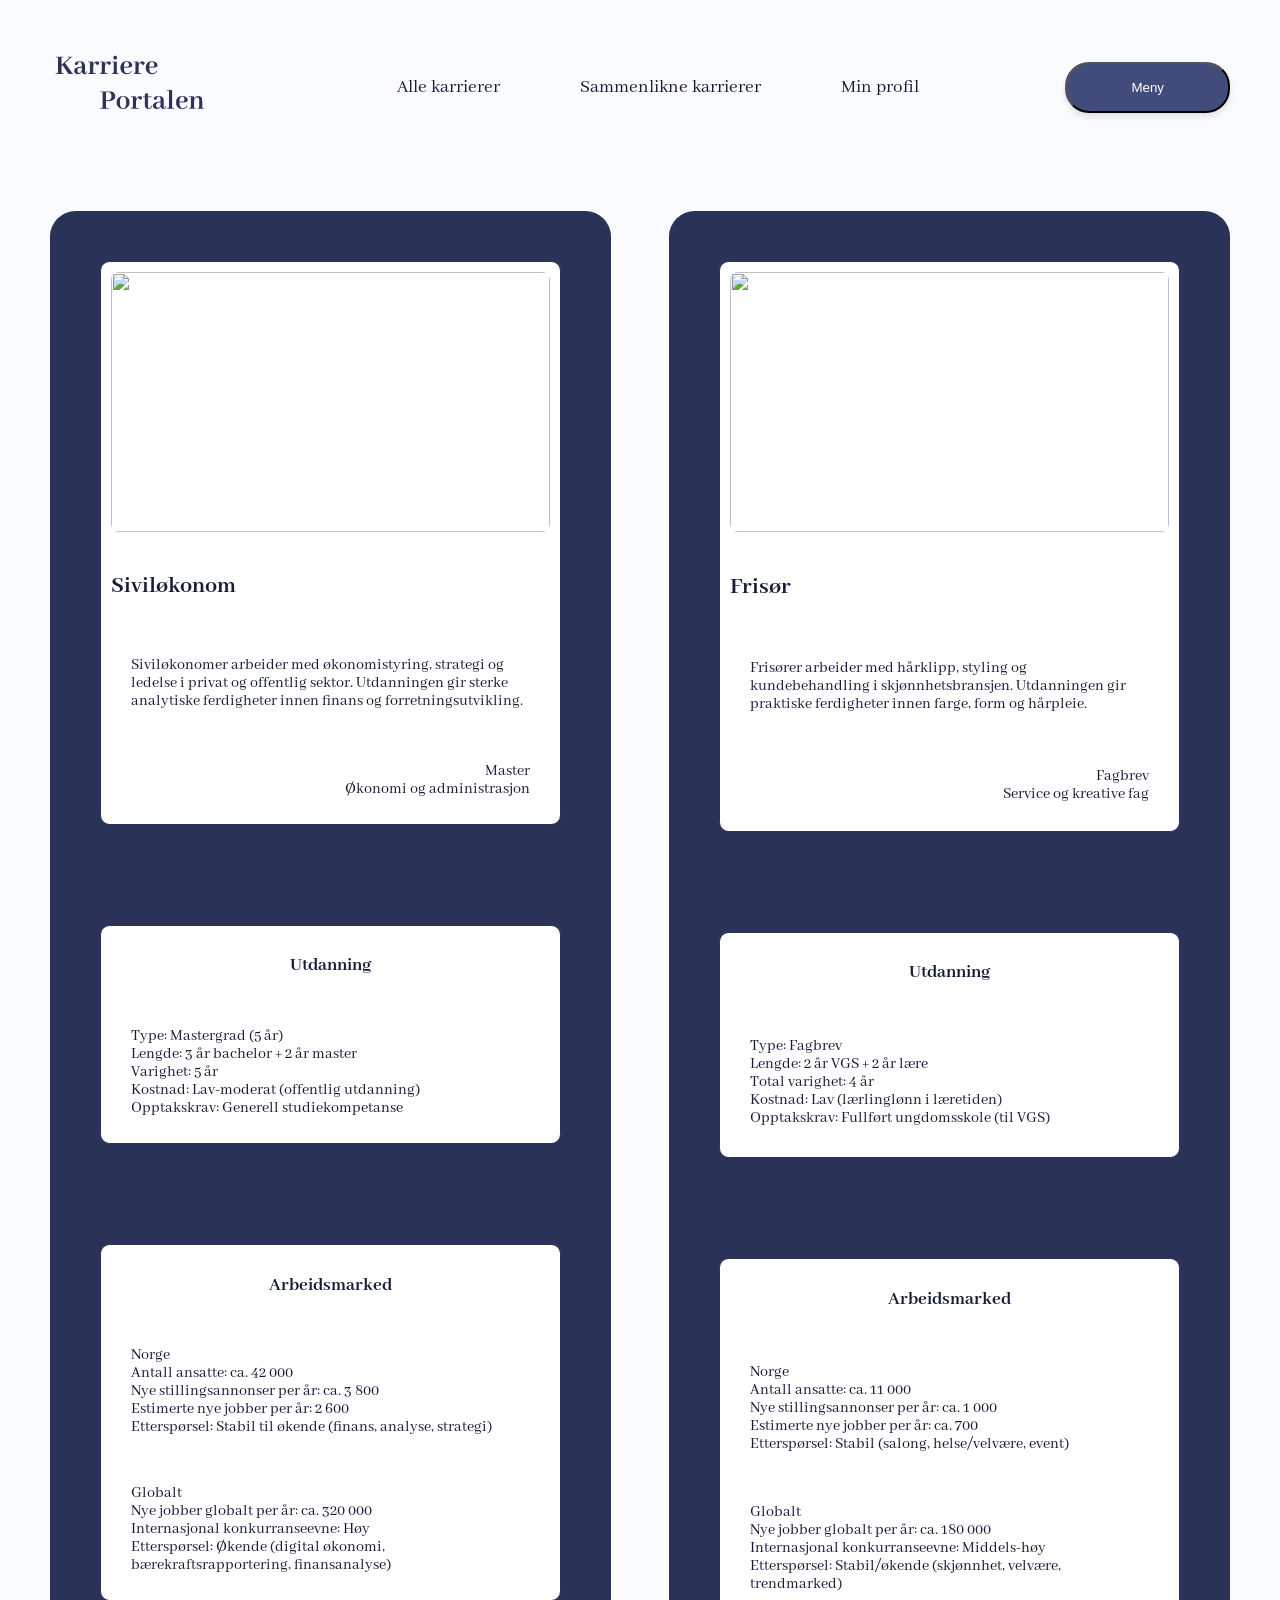
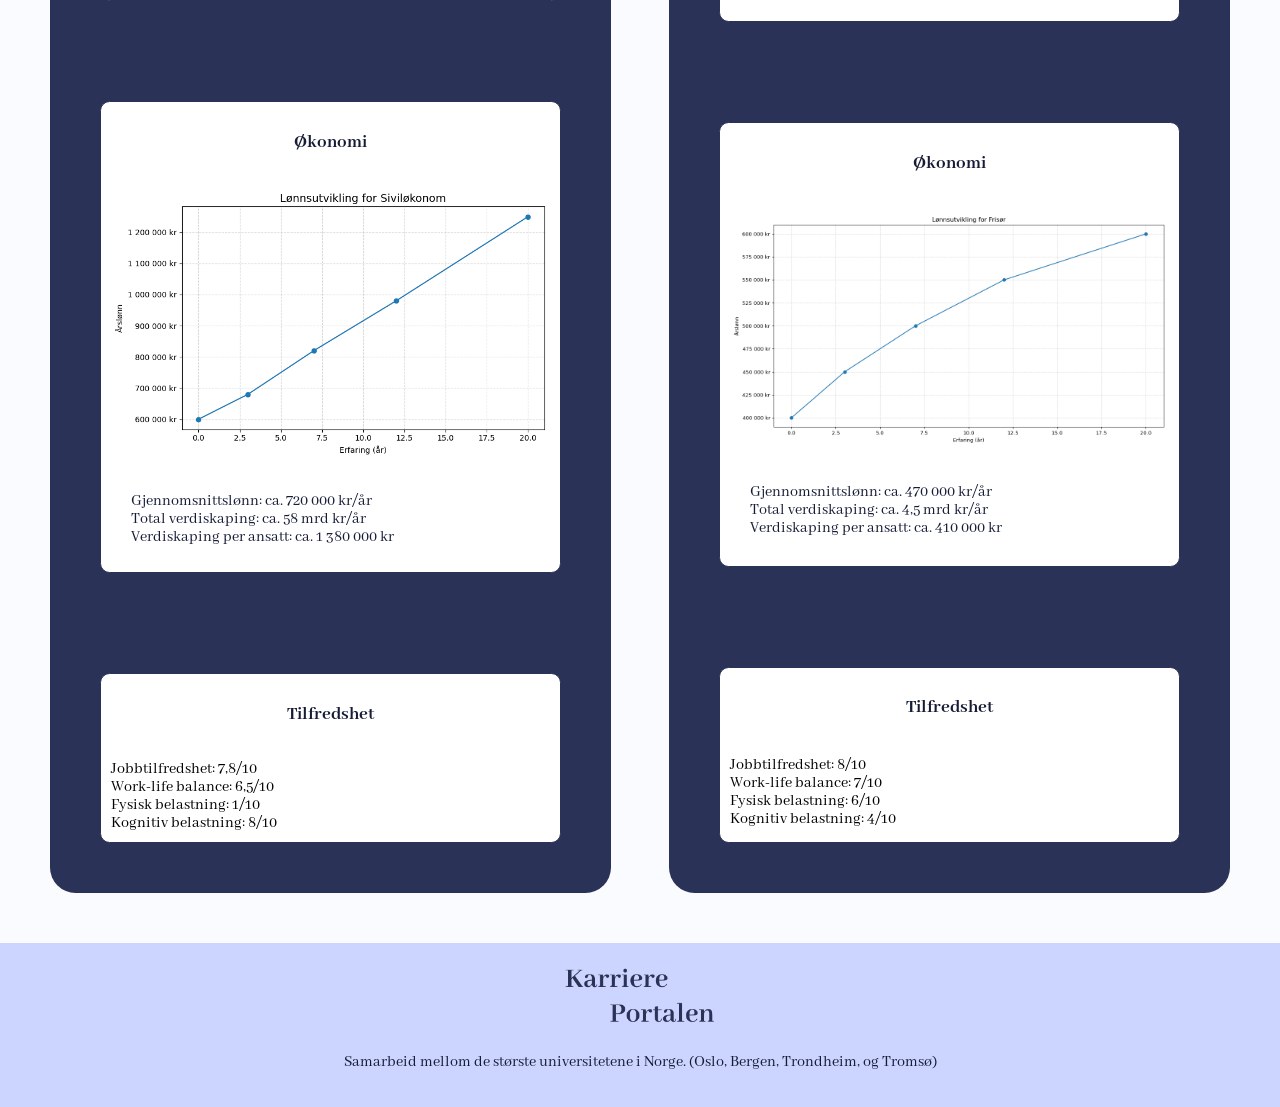
==== task 3/comparingpage.html @ 54fd5d42 "Add translatings, remove details from detailpage and add Id´s" ====
<!DOCTYPE html>
<html lang="en">
<head>
    <meta charset="UTF-8">
    <meta name="viewport" content="width=device-width, initial-scale=1.0">
    <link rel="stylesheet" href="css/comparingpage.css">
    <link href="https://fonts.googleapis.com/css2?family=Abhaya+Libre:wght@400;600;700&display=swap" rel="stylesheet">
    <title>Comparingpage</title>
</head>
<body>
    <!-- Navbar-->
    <header>
        <a href="listingpage.html"><div class="logo">
            <img src="images/logo.png" alt="">
          </div></a>
        <nav>
          <ul>
            <li><a href="listingpage.html#karrierer-section">Alle karrierer</a></li>
            <li><a href="#">Sammenlikne karrierer</a></li>
            <li><a href="">Min profil</a></li>
          </ul>
        </nav>
        <div class="menu">
          <button id="Meny">
              Meny
          </button>
        </div>
      </header>

<div class="container">
<!--Første karriere-->
<div class="comparing-grid">
<section class="karrierer">
    <div class="karrierer-content">
    <div class="bigcard">
        <img src="images/økonomi.png" alt="">
        <h2>Siviløkonom</h2>
        <p>Siviløkonomer arbeider med økonomistyring, strategi og ledelse i privat og offentlig sektor. 
            Utdanningen gir sterke analytiske ferdigheter innen finans og forretningsutvikling.</p>
        <p>Master <br> Økonomi og administrasjon</p>
    </div> 

    <div class="cards-comparing">
        <h3>Utdanning</h3>
        <p>Type: Mastergrad (5 år)
            <br> Lengde: 3 år bachelor + 2 år master
            <br> Varighet: 5 år
            <br> Kostnad: Lav-moderat (offentlig utdanning)
            <br> Opptakskrav: Generell studiekompetanse</p>
    </div> 

    <div class="cards-comparing">
        <h3>Arbeidsmarked</h3>
        <p>Norge
            <br> Antall ansatte: ca. 42 000
            <br>Nye stillingsannonser per år: ca. 3 800
            <br>Estimerte nye jobber per år: 2 600
            <br>Etterspørsel: Stabil til økende (finans, analyse, strategi)</p>
        <p>Globalt
            <br> Nye jobber globalt per år: ca. 320 000
            <br> Internasjonal konkurranseevne: Høy
            <br> Etterspørsel: Økende (digital økonomi, bærekraftsrapportering, finansanalyse)</p>
    </div> 

    <div class="cards-comparing">
        <h3>Økonomi</h3>
        <img src="images/charts/økonomlonn.png" alt="">
        <p>Gjennomsnittslønn: ca. 720 000 kr/år
            <br> Total verdiskaping: ca. 58 mrd kr/år
            <br> Verdiskaping per ansatt: ca. 1 380 000 kr</p>
    </div> 

    <div class="cards-comparing">
        <h3>Tilfredshet</h3>
        Jobbtilfredshet: 7,8/10
        <br> Work-life balance: 6,5/10
        <br> Fysisk belastning: 1/10
        <br> Kognitiv belastning: 8/10
    </div>
</div>
</section>

<!--Andre karriere-->
<section class="karrierer">
    <div class="karrierer-content">
    <div class="bigcard">
        <img src="images/frisor.png" alt="">
        <h2>Frisør</h2>
        <p>Frisører arbeider med hårklipp, styling og kundebehandling i skjønnhetsbransjen. 
            Utdanningen gir praktiske ferdigheter innen farge, form og hårpleie.</p>
        <p>Fagbrev <br> Service og kreative fag</p>
    </div> 

    <div class="cards-comparing">
        <h3>Utdanning</h3>
        <p>Type: Fagbrev
            <br>Lengde: 2 år VGS + 2 år lære
            <br>Total varighet: 4 år
            <br>Kostnad: Lav (lærlinglønn i læretiden)
            <br>Opptakskrav: Fullført ungdomsskole (til VGS)</p>
    </div> 

    <div class="cards-comparing">
        <h3>Arbeidsmarked</h3>
        <p>Norge
            <br> Antall ansatte: ca. 11 000
            <br> Nye stillingsannonser per år: ca. 1 000
            <br> Estimerte nye jobber per år: ca. 700
            <br> Etterspørsel: Stabil (salong, helse/velvære, event)</p>
        <p>Globalt
            <br> Nye jobber globalt per år: ca. 180 000
            <br> Internasjonal konkurranseevne: Middels-høy
            <br> Etterspørsel: Stabil/økende (skjønnhet, velvære, trendmarked)</p>
    </div> 

    <div class="cards-comparing">
        <h3>Økonomi</h3>
        <img src="images/charts/frisorlonn.png" alt="">
        <p>Gjennomsnittslønn: ca. 470 000 kr/år
            <br> Total verdiskaping: ca. 4,5 mrd kr/år
            <br> Verdiskaping per ansatt: ca. 410 000 kr</p>
    </div> 

    <div class="cards-comparing">
        <h3>Tilfredshet</h3>
        Jobbtilfredshet: 8/10
        <br> Work-life balance: 7/10
        <br> Fysisk belastning: 6/10
        <br> Kognitiv belastning: 4/10
    </div>
</div>
</section>
</div>

</div>
  <!-- Footer-->

  <footer>
    <img src="images/logo.png" alt="">
    <p>Samarbeid mellom de største universitetene i Norge. (Oslo, Bergen, Trondheim, og Tromsø)  </p>
</footer>

</body>
</html>
---- task 3/css/comparingpage.css ----
/*General body styling*/

#icon {
    width: 25px;
}

img {
    width: 100px;
}

body {
    padding: 3.125rem 0;
    padding-bottom: 0;
    margin: 0;
    font-family: 'Abhaya Libre', serif;
    background-color: #FAFBFF;
}

h1,
h2,
h3,
p {
    color: #161C36;
}
.container{
    margin: 0 3.1rem 0 3.1rem;
}


/*Navbar*/

header {
    display: flex;
    justify-content: space-between;
    align-items: center;
    padding: 0 3.125rem;
    margin-bottom: 2.3rem;
}

.logo img{
    width: 10rem;
}

nav li{
    font-size: 1.2rem;
}
nav ul {
    display: flex;
    gap: 5rem;
    list-style: none;
}

nav a {
    text-decoration: none;
    color: #161C36;
}

header button {
    background-color: #424C7A;
    color: white;
    padding: 1rem 4rem;
    border-radius: 1.5rem;
    cursor: pointer;
    box-shadow: 0 4px 6px rgba(0, 0, 0, 0.1);
    justify-content: center;
}


/*Comparing begge karrierer*/

.comparing-grid{
    display: grid;
    grid-template-columns: 1fr 1fr;
    gap: 20px;
    padding:3.125rem 0;
    gap: 3.625rem;
}



.karrierer{
    display: grid;
    grid-template-columns: 1fr;
    color:white;
    background-color: #2A3258;
    padding:3.125rem;
    border-radius: 1.6rem;

}

.karrierer-content{
    display: grid;
    grid-template-columns: 1fr;
    gap: 6.25rem;
    

}

.bigcard{
    display: grid;
    grid-template-columns: 1fr;
    background-color: white;
    padding: 0.625rem;
    gap: 1.25rem;
    border: 1px solid #2A3258;
    color: black;
    border-radius: 0.6rem;
    
    
}

.bigcard img {
    width: 100%;
    height: 16.25rem;        
    object-fit: cover; 
    display: block;
    border-radius: 0.5rem;
  }

.bigcard p,h3{
    padding:0 1.25rem;
    gap: 1,8rem;
}

.bigcard p:first-of-type {
    text-align: left;
}

.bigcard p:last-of-type {
    text-align: right;
}

.cards-comparing{
    display: grid;
    grid-template-columns: 1fr;
    background-color: white;
    padding: 0.625rem;
    gap: 1rem;
    border: 1px solid #2A3258;
    color: black;
    border-radius: 0.6rem;
}

.cards-comparing p,h3{
    padding:0 1.25rem;
    gap: 1,8rem;
}

.cards-comparing h3{
    text-align: center;
}

.cards-comparing img{
    width: 100%;       
    object-fit: cover; 
    display: block;
    border-radius: 0.5rem;

}

/*Footer*/
footer{
    background-color: #CBD5FF;
    color: black;
    text-align: center;
    padding: 1.25rem 0;
   
}

footer img{
    width: 10rem;
}
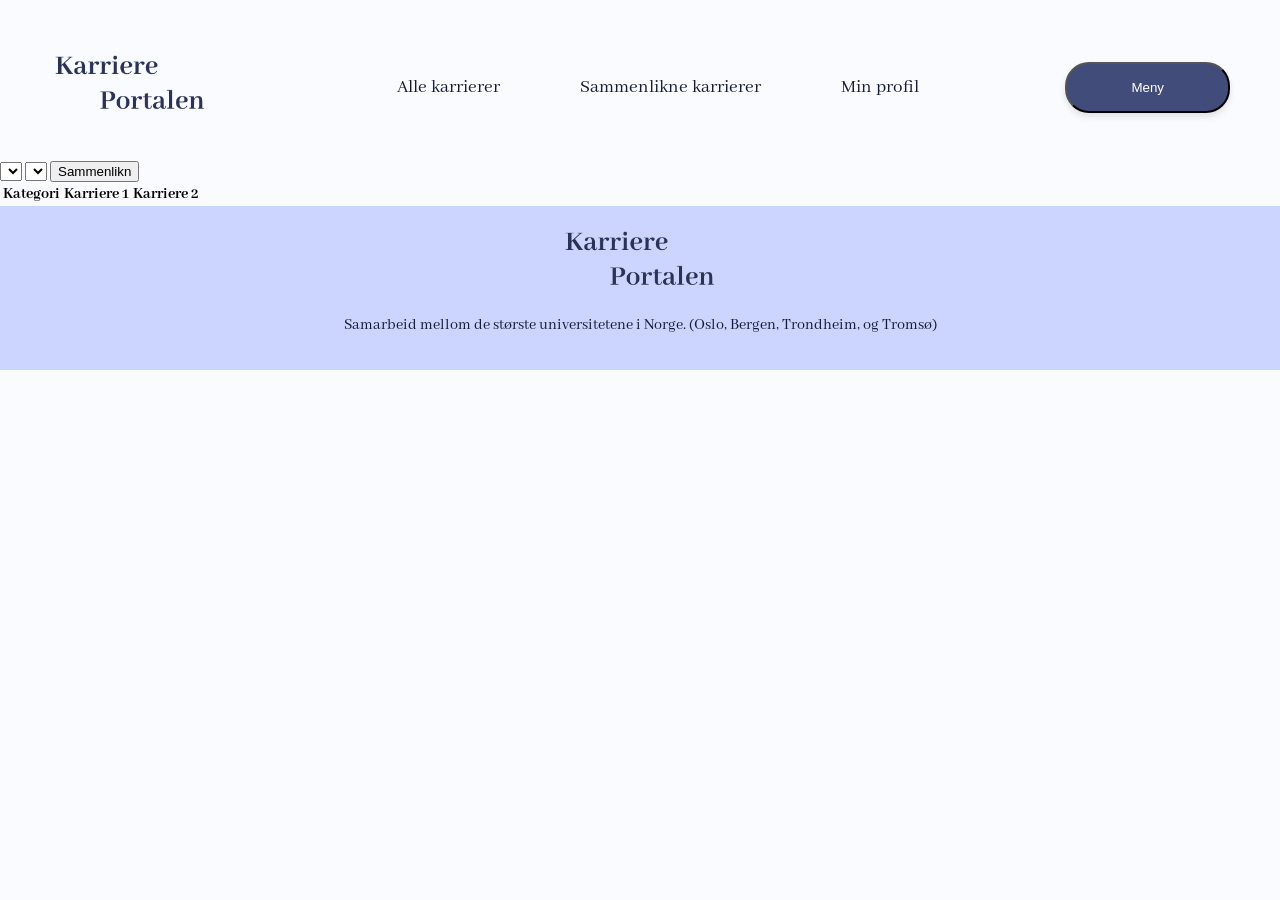
==== commit c6d337f2: "Remove old comparingpage, add comparingtable and selector" ====
--- a/task 3/comparingpage.html
+++ b/task 3/comparingpage.html
@@ -1,144 +1,58 @@
 <!DOCTYPE html>
 <html lang="en">
-<head>
-    <meta charset="UTF-8">
-    <meta name="viewport" content="width=device-width, initial-scale=1.0">
-    <link rel="stylesheet" href="css/comparingpage.css">
-    <link href="https://fonts.googleapis.com/css2?family=Abhaya+Libre:wght@400;600;700&display=swap" rel="stylesheet">
+  <head>
+    <meta charset="UTF-8" />
+    <meta name="viewport" content="width=device-width, initial-scale=1.0" />
+    <link rel="stylesheet" href="css/comparingpage.css" />
+    <link
+      href="https://fonts.googleapis.com/css2?family=Abhaya+Libre:wght@400;600;700&display=swap"
+      rel="stylesheet"
+    />
     <title>Comparingpage</title>
-</head>
-<body>
+  </head>
+  <body>
     <!-- Navbar-->
     <header>
-        <a href="listingpage.html"><div class="logo">
-            <img src="images/logo.png" alt="">
-          </div></a>
-        <nav>
-          <ul>
-            <li><a href="listingpage.html#karrierer-section">Alle karrierer</a></li>
-            <li><a href="#">Sammenlikne karrierer</a></li>
-            <li><a href="">Min profil</a></li>
-          </ul>
-        </nav>
-        <div class="menu">
-          <button id="Meny">
-              Meny
-          </button>
-        </div>
-      </header>
+      <a href="listingpage.html"
+        ><div class="logo">
+          <img src="images/logo.png" alt="" /></div
+      ></a>
+      <nav>
+        <ul>
+          <li>
+            <a href="listingpage.html#karrierer-section">Alle karrierer</a>
+          </li>
+          <li><a href="#">Sammenlikne karrierer</a></li>
+          <li><a href="">Min profil</a></li>
+        </ul>
+      </nav>
+      <div class="menu">
+        <button id="Meny">Meny</button>
+      </div>
+    </header>
 
-<div class="container">
-<!--Første karriere-->
-<div class="comparing-grid">
-<section class="karrierer">
-    <div class="karrierer-content">
-    <div class="bigcard">
-        <img src="images/økonomi.png" alt="">
-        <h2>Siviløkonom</h2>
-        <p>Siviløkonomer arbeider med økonomistyring, strategi og ledelse i privat og offentlig sektor. 
-            Utdanningen gir sterke analytiske ferdigheter innen finans og forretningsutvikling.</p>
-        <p>Master <br> Økonomi og administrasjon</p>
-    </div> 
+    <select name="" id="career1"></select>
+    <select name="" id="career2"></select>
+    <button id="compareBtn">Sammenlikn</button>
 
-    <div class="cards-comparing">
-        <h3>Utdanning</h3>
-        <p>Type: Mastergrad (5 år)
-            <br> Lengde: 3 år bachelor + 2 år master
-            <br> Varighet: 5 år
-            <br> Kostnad: Lav-moderat (offentlig utdanning)
-            <br> Opptakskrav: Generell studiekompetanse</p>
-    </div> 
+    <table id="compareTable">
+      <tr>
+        <th>Kategori</th>
+        <th>Karriere 1</th>
+        <th>Karriere 2</th>
+      </tr>
+    </table>
 
-    <div class="cards-comparing">
-        <h3>Arbeidsmarked</h3>
-        <p>Norge
-            <br> Antall ansatte: ca. 42 000
-            <br>Nye stillingsannonser per år: ca. 3 800
-            <br>Estimerte nye jobber per år: 2 600
-            <br>Etterspørsel: Stabil til økende (finans, analyse, strategi)</p>
-        <p>Globalt
-            <br> Nye jobber globalt per år: ca. 320 000
-            <br> Internasjonal konkurranseevne: Høy
-            <br> Etterspørsel: Økende (digital økonomi, bærekraftsrapportering, finansanalyse)</p>
-    </div> 
+    <!-- Footer-->
 
-    <div class="cards-comparing">
-        <h3>Økonomi</h3>
-        <img src="images/charts/økonomlonn.png" alt="">
-        <p>Gjennomsnittslønn: ca. 720 000 kr/år
-            <br> Total verdiskaping: ca. 58 mrd kr/år
-            <br> Verdiskaping per ansatt: ca. 1 380 000 kr</p>
-    </div> 
+    <footer>
+      <img src="images/logo.png" alt="" />
+      <p>
+        Samarbeid mellom de største universitetene i Norge. (Oslo, Bergen,
+        Trondheim, og Tromsø)
+      </p>
+    </footer>
 
-    <div class="cards-comparing">
-        <h3>Tilfredshet</h3>
-        Jobbtilfredshet: 7,8/10
-        <br> Work-life balance: 6,5/10
-        <br> Fysisk belastning: 1/10
-        <br> Kognitiv belastning: 8/10
-    </div>
-</div>
-</section>
-
-<!--Andre karriere-->
-<section class="karrierer">
-    <div class="karrierer-content">
-    <div class="bigcard">
-        <img src="images/frisor.png" alt="">
-        <h2>Frisør</h2>
-        <p>Frisører arbeider med hårklipp, styling og kundebehandling i skjønnhetsbransjen. 
-            Utdanningen gir praktiske ferdigheter innen farge, form og hårpleie.</p>
-        <p>Fagbrev <br> Service og kreative fag</p>
-    </div> 
-
-    <div class="cards-comparing">
-        <h3>Utdanning</h3>
-        <p>Type: Fagbrev
-            <br>Lengde: 2 år VGS + 2 år lære
-            <br>Total varighet: 4 år
-            <br>Kostnad: Lav (lærlinglønn i læretiden)
-            <br>Opptakskrav: Fullført ungdomsskole (til VGS)</p>
-    </div> 
-
-    <div class="cards-comparing">
-        <h3>Arbeidsmarked</h3>
-        <p>Norge
-            <br> Antall ansatte: ca. 11 000
-            <br> Nye stillingsannonser per år: ca. 1 000
-            <br> Estimerte nye jobber per år: ca. 700
-            <br> Etterspørsel: Stabil (salong, helse/velvære, event)</p>
-        <p>Globalt
-            <br> Nye jobber globalt per år: ca. 180 000
-            <br> Internasjonal konkurranseevne: Middels-høy
-            <br> Etterspørsel: Stabil/økende (skjønnhet, velvære, trendmarked)</p>
-    </div> 
-
-    <div class="cards-comparing">
-        <h3>Økonomi</h3>
-        <img src="images/charts/frisorlonn.png" alt="">
-        <p>Gjennomsnittslønn: ca. 470 000 kr/år
-            <br> Total verdiskaping: ca. 4,5 mrd kr/år
-            <br> Verdiskaping per ansatt: ca. 410 000 kr</p>
-    </div> 
-
-    <div class="cards-comparing">
-        <h3>Tilfredshet</h3>
-        Jobbtilfredshet: 8/10
-        <br> Work-life balance: 7/10
-        <br> Fysisk belastning: 6/10
-        <br> Kognitiv belastning: 4/10
-    </div>
-</div>
-</section>
-</div>
-
-</div>
-  <!-- Footer-->
-
-  <footer>
-    <img src="images/logo.png" alt="">
-    <p>Samarbeid mellom de største universitetene i Norge. (Oslo, Bergen, Trondheim, og Tromsø)  </p>
-</footer>
-
-</body>
-</html>+    <script src="js/comparingpage.js"></script>
+  </body>
+</html>
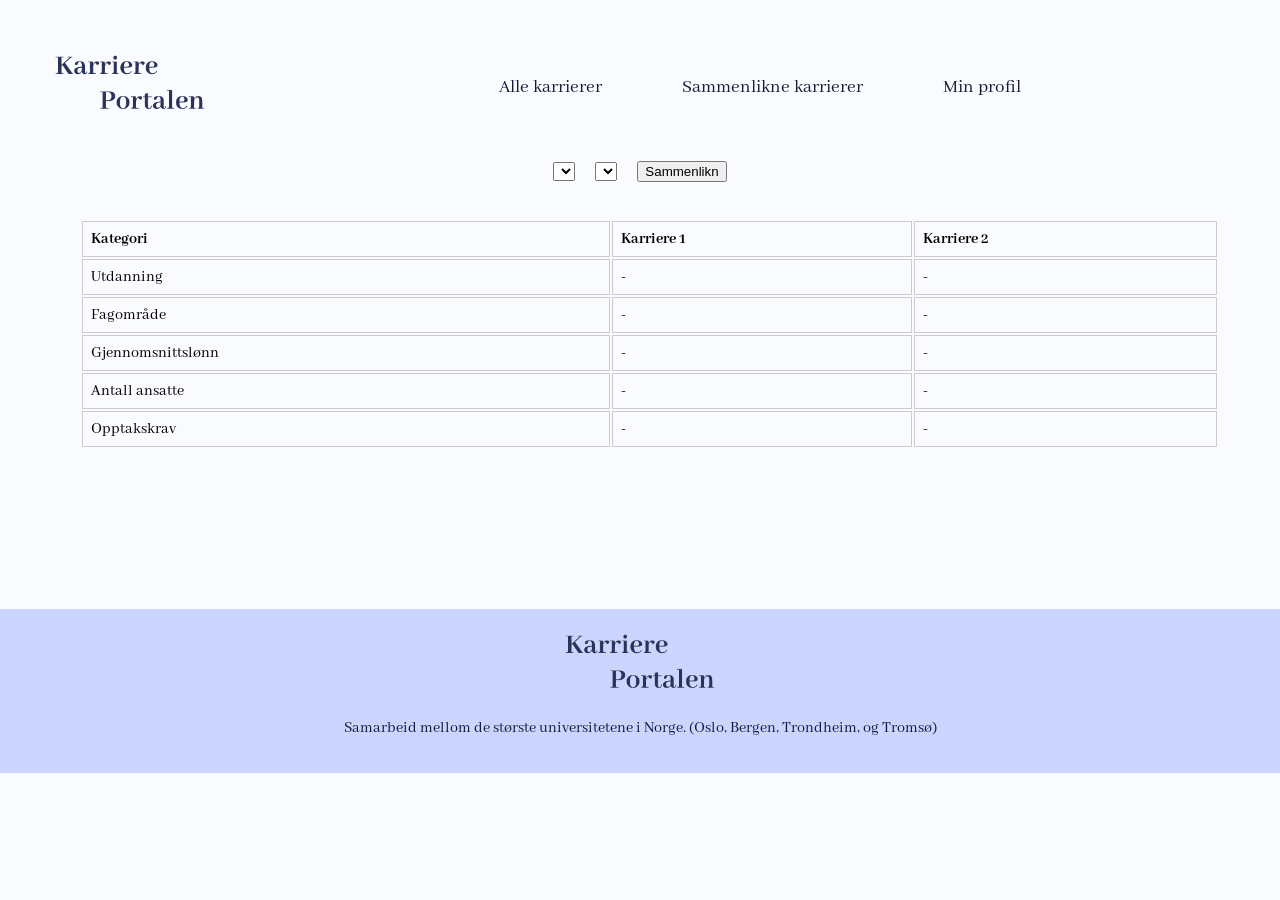
==== commit b1e51fa1: "Add js to search bar" ====
--- a/task 3/comparingpage.html
+++ b/task 3/comparingpage.html
@@ -26,20 +26,49 @@
           <li><a href="">Min profil</a></li>
         </ul>
       </nav>
-      <div class="menu">
-        <button id="Meny">Meny</button>
-      </div>
     </header>
 
+    <div id="careerSelect">
     <select name="" id="career1"></select>
     <select name="" id="career2"></select>
     <button id="compareBtn">Sammenlikn</button>
-
+    </div>
+<!-- Add empty table, ready to fill inn with js -->
     <table id="compareTable">
       <tr>
         <th>Kategori</th>
         <th>Karriere 1</th>
         <th>Karriere 2</th>
+      </tr>
+
+      <tr>
+        <td>Utdanning</td>
+        <td id="education1">-</td>
+        <td id="education2">-</td>
+      </tr>
+
+      <tr>
+        <td>Fagområde</td>
+        <td id="family1">-</td>
+        <td id="family2">-</td>
+      </tr>
+
+      <tr>
+        <td>Gjennomsnittslønn</td>
+        <td id="salary1">-</td>
+        <td id="salary2">-</td>
+      </tr>
+
+      <tr>
+        <td>Antall ansatte</td>
+        <td id="employed1">-</td>
+        <td id="employed2">-</td>
+      </tr>
+
+      <tr>
+        <td>Opptakskrav</td>
+        <td id="req1">-</td>
+        <td id="req2">-</td>
       </tr>
     </table>
 
--- a/task 3/css/comparingpage.css
+++ b/task 3/css/comparingpage.css
@@ -38,17 +38,25 @@
     margin-bottom: 2.3rem;
 }
 
+nav {
+    flex: 1;
+    display: flex;
+    justify-content: center;
+}
+
 .logo img{
     width: 10rem;
+    margin-right: 40px;
 }
 
 nav li{
     font-size: 1.2rem;
 }
+
 nav ul {
     display: flex;
     gap: 5rem;
-    list-style: none;
+    list-style: none;    
 }
 
 nav a {
@@ -67,97 +75,26 @@
 }
 
 
-/*Comparing begge karrierer*/
-
-.comparing-grid{
-    display: grid;
-    grid-template-columns: 1fr 1fr;
-    gap: 20px;
-    padding:3.125rem 0;
-    gap: 3.625rem;
+#careerSelect {
+    display: flex;
+    justify-content: center;
+    align-items: center;
+    gap: 1.25rem;
+    margin-bottom: 2.3rem;
 }
 
-
-
-.karrierer{
-    display: grid;
-    grid-template-columns: 1fr;
-    color:white;
-    background-color: #2A3258;
-    padding:3.125rem;
-    border-radius: 1.6rem;
-
+#compareTable {
+    width: 89%;
+    margin: 2rem 5rem 10rem 5rem;
+    table-layout: collapse;
 }
 
-.karrierer-content{
-    display: grid;
-    grid-template-columns: 1fr;
-    gap: 6.25rem;
-    
+th, td {
+    border: 1px solid #ccc; /* tynn grå linje */
+    padding: 8px;
+    text-align: left;
 
-}
-
-.bigcard{
-    display: grid;
-    grid-template-columns: 1fr;
-    background-color: white;
-    padding: 0.625rem;
-    gap: 1.25rem;
-    border: 1px solid #2A3258;
-    color: black;
-    border-radius: 0.6rem;
-    
-    
-}
-
-.bigcard img {
-    width: 100%;
-    height: 16.25rem;        
-    object-fit: cover; 
-    display: block;
-    border-radius: 0.5rem;
   }
-
-.bigcard p,h3{
-    padding:0 1.25rem;
-    gap: 1,8rem;
-}
-
-.bigcard p:first-of-type {
-    text-align: left;
-}
-
-.bigcard p:last-of-type {
-    text-align: right;
-}
-
-.cards-comparing{
-    display: grid;
-    grid-template-columns: 1fr;
-    background-color: white;
-    padding: 0.625rem;
-    gap: 1rem;
-    border: 1px solid #2A3258;
-    color: black;
-    border-radius: 0.6rem;
-}
-
-.cards-comparing p,h3{
-    padding:0 1.25rem;
-    gap: 1,8rem;
-}
-
-.cards-comparing h3{
-    text-align: center;
-}
-
-.cards-comparing img{
-    width: 100%;       
-    object-fit: cover; 
-    display: block;
-    border-radius: 0.5rem;
-
-}
 
 /*Footer*/
 footer{
